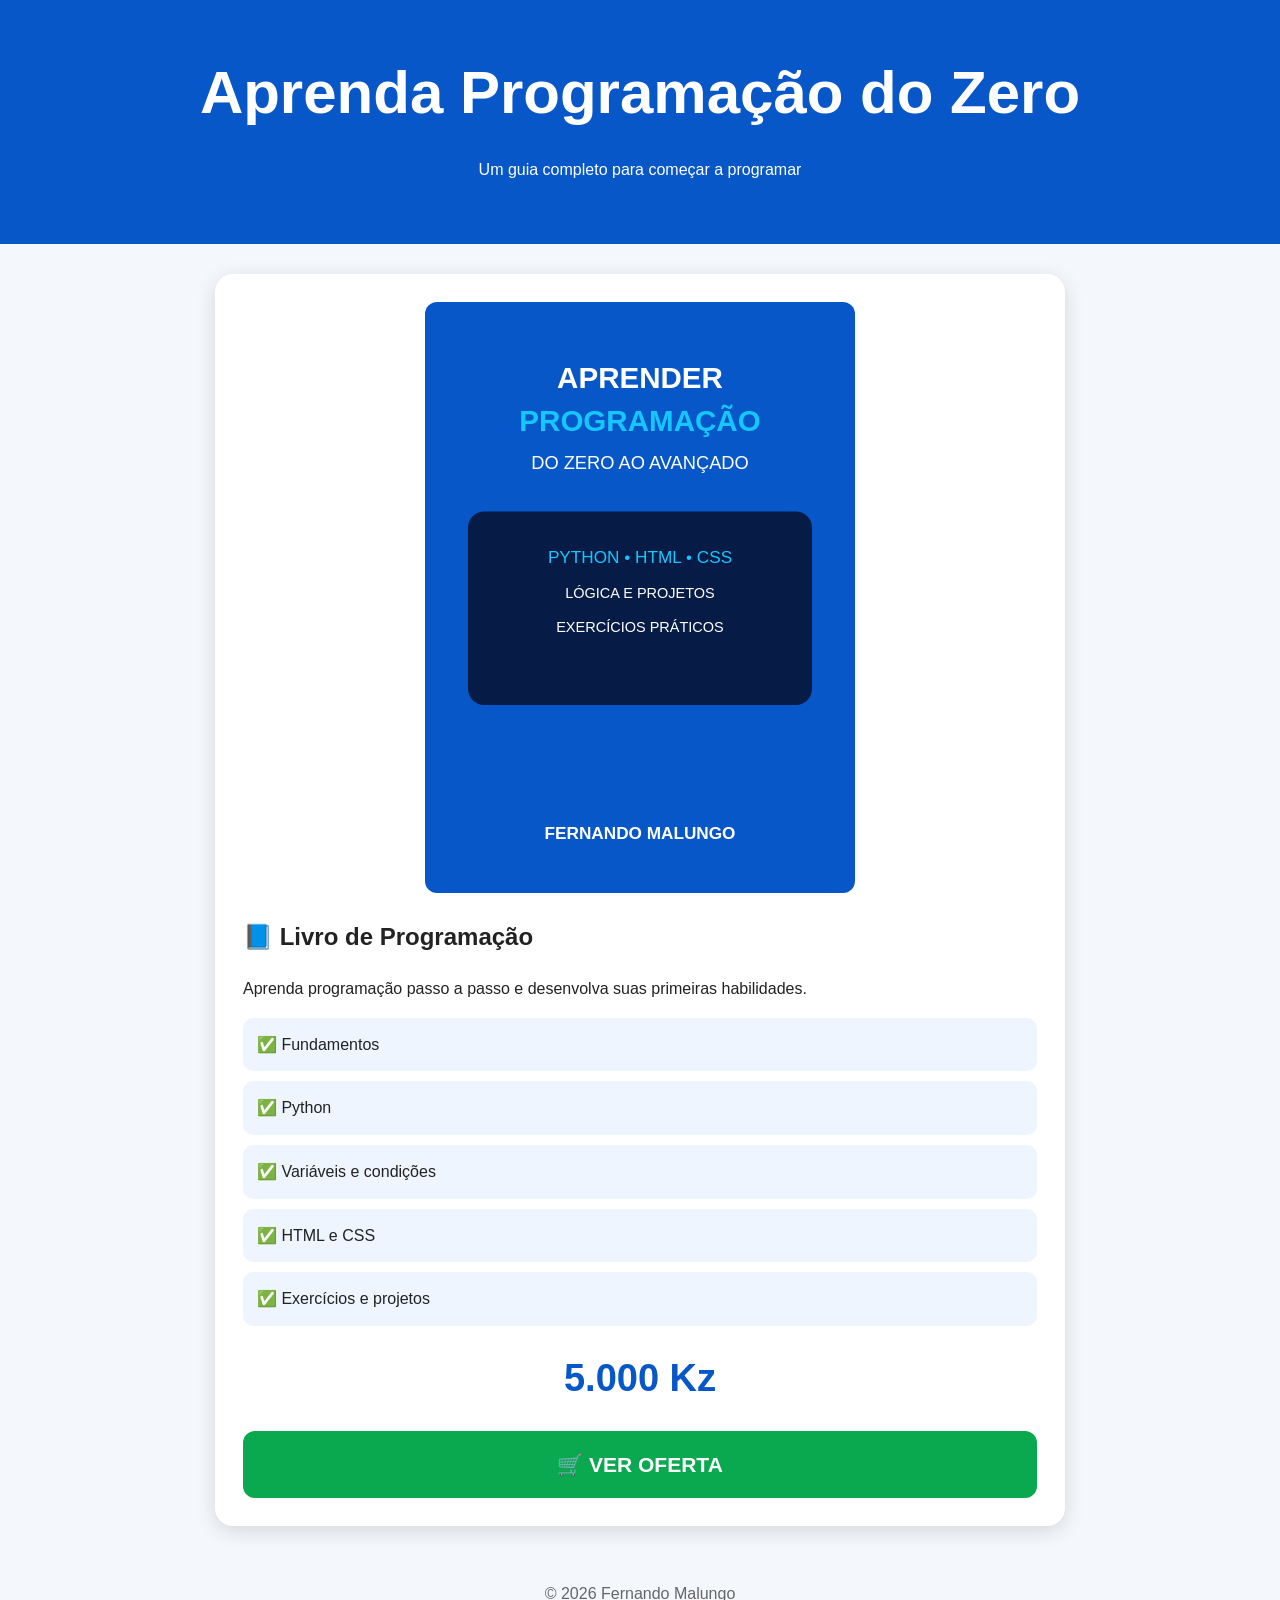
==== index.html @ 9639a721 "Add files via upload" ====
<!doctype html><html lang="pt"><head><meta charset="utf-8"><meta name="viewport" content="width=device-width,initial-scale=1"><title>Aprenda Programação</title><link rel="stylesheet" href="style.css"></head><body><header class="topo"><h1>Aprenda Programação do Zero</h1><p>Um guia completo para começar a programar</p></header><main class="container"><section class="card"><img class="cover" src="capa.svg"><h2>📘 Livro de Programação</h2><p>Aprenda programação passo a passo e desenvolva suas primeiras habilidades.</p><div class="lista"><div class="item">✅ Fundamentos</div><div class="item">✅ Python</div><div class="item">✅ Variáveis e condições</div><div class="item">✅ HTML e CSS</div><div class="item">✅ Exercícios e projetos</div></div><div class="preco">5.000 Kz</div><a class="botao" href="vendas.html">🛒 VER OFERTA</a></section></main><footer>© 2026 Fernando Malungo</footer></body></html>
---- style.css ----
*{box-sizing:border-box}body{margin:0;font-family:Arial,sans-serif;background:#f4f7fb;color:#222;line-height:1.6}.topo{background:#0757c9;color:white;text-align:center;padding:45px 20px}.topo h1{font-size:clamp(34px,8vw,60px);margin:0 0 10px}.container{width:min(92%,850px);margin:30px auto}.card{background:white;padding:28px;border-radius:18px;box-shadow:0 5px 20px #0002;margin-bottom:20px}.cover{width:min(100%,430px);display:block;margin:0 auto 25px;border-radius:12px}.lista{display:grid;gap:10px}.item{background:#eef5ff;padding:14px;border-radius:10px}.preco{text-align:center;color:#0757c9;font-size:38px;font-weight:bold;margin:22px}.botao{display:block;text-align:center;text-decoration:none;background:#0aa84f;color:white;padding:17px;border-radius:12px;font-size:21px;font-weight:bold}.metodo{border:1px solid #ddd;border-radius:12px;padding:17px;margin-top:14px}.metodo h3{color:#0757c9}.aviso{background:#fff3cd;padding:15px;border-radius:10px;margin-top:20px}.voltar{display:block;text-align:center;margin:22px;color:#0757c9}footer{text-align:center;padding:25px;color:#666}
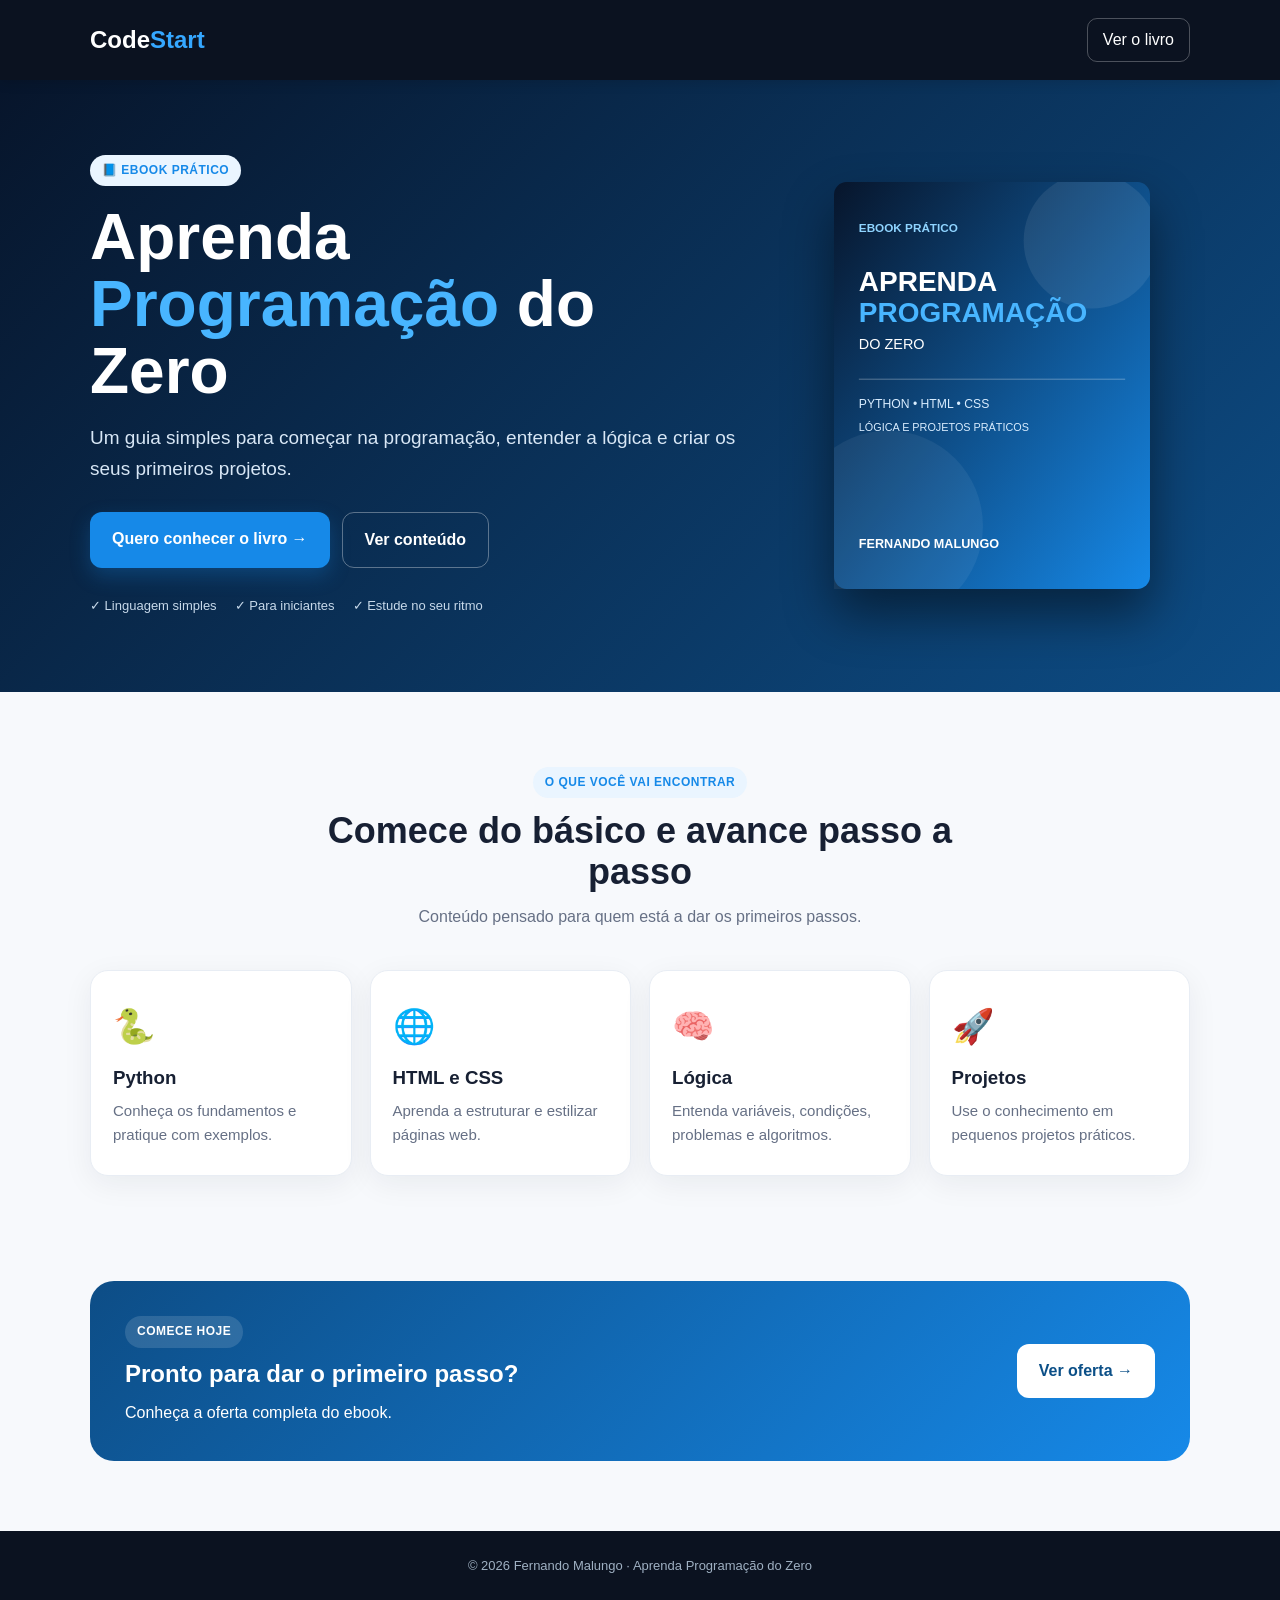
==== commit 10004075: "Atualizar site" ====
--- a/index.html
+++ b/index.html
@@ -1 +1,5 @@
-<!doctype html><html lang="pt"><head><meta charset="utf-8"><meta name="viewport" content="width=device-width,initial-scale=1"><title>Aprenda Programação</title><link rel="stylesheet" href="style.css"></head><body><header class="topo"><h1>Aprenda Programação do Zero</h1><p>Um guia completo para começar a programar</p></header><main class="container"><section class="card"><img class="cover" src="capa.svg"><h2>📘 Livro de Programação</h2><p>Aprenda programação passo a passo e desenvolva suas primeiras habilidades.</p><div class="lista"><div class="item">✅ Fundamentos</div><div class="item">✅ Python</div><div class="item">✅ Variáveis e condições</div><div class="item">✅ HTML e CSS</div><div class="item">✅ Exercícios e projetos</div></div><div class="preco">5.000 Kz</div><a class="botao" href="vendas.html">🛒 VER OFERTA</a></section></main><footer>© 2026 Fernando Malungo</footer></body></html>+<!DOCTYPE html><html lang="pt"><head><meta charset="UTF-8"><meta name="viewport" content="width=device-width,initial-scale=1.0"><meta name="description" content="Aprenda programação do zero com Python, HTML, CSS e lógica."><title>Aprenda Programação do Zero</title><link rel="stylesheet" href="style.css"></head><body>
+<header class="topo"><div class="container nav"><div class="logo">Code<span>Start</span></div><a href="vendas.html" class="nav-link">Ver o livro</a></div></header>
+<main><section class="hero"><div class="container hero-grid"><div class="hero-text"><span class="tag">📘 EBOOK PRÁTICO</span><h1>Aprenda <span>Programação</span> do Zero</h1><p class="lead">Um guia simples para começar na programação, entender a lógica e criar os seus primeiros projetos.</p><div class="hero-buttons"><a href="vendas.html" class="btn btn-primary">Quero conhecer o livro →</a><a href="#conteudo" class="btn btn-secondary">Ver conteúdo</a></div><div class="trust"><span>✓ Linguagem simples</span><span>✓ Para iniciantes</span><span>✓ Estude no seu ritmo</span></div></div><div class="book-wrap"><img src="capa.svg" alt="Capa do ebook Aprenda Programação"></div></div></section>
+<section id="conteudo" class="section"><div class="container"><div class="section-title"><span class="tag">O QUE VOCÊ VAI ENCONTRAR</span><h2>Comece do básico e avance passo a passo</h2><p>Conteúdo pensado para quem está a dar os primeiros passos.</p></div><div class="cards"><article class="card"><div class="icon">🐍</div><h3>Python</h3><p>Conheça os fundamentos e pratique com exemplos.</p></article><article class="card"><div class="icon">🌐</div><h3>HTML e CSS</h3><p>Aprenda a estruturar e estilizar páginas web.</p></article><article class="card"><div class="icon">🧠</div><h3>Lógica</h3><p>Entenda variáveis, condições, problemas e algoritmos.</p></article><article class="card"><div class="icon">🚀</div><h3>Projetos</h3><p>Use o conhecimento em pequenos projetos práticos.</p></article></div></div></section>
+<section class="cta"><div class="container cta-box"><div><span class="tag light">COMECE HOJE</span><h2>Pronto para dar o primeiro passo?</h2><p>Conheça a oferta completa do ebook.</p></div><a href="vendas.html" class="btn btn-white">Ver oferta →</a></div></section></main><footer><div class="container"><p>© 2026 Fernando Malungo · Aprenda Programação do Zero</p></div></footer></body></html>
--- a/style.css
+++ b/style.css
@@ -1 +1 @@
-*{box-sizing:border-box}body{margin:0;font-family:Arial,sans-serif;background:#f4f7fb;color:#222;line-height:1.6}.topo{background:#0757c9;color:white;text-align:center;padding:45px 20px}.topo h1{font-size:clamp(34px,8vw,60px);margin:0 0 10px}.container{width:min(92%,850px);margin:30px auto}.card{background:white;padding:28px;border-radius:18px;box-shadow:0 5px 20px #0002;margin-bottom:20px}.cover{width:min(100%,430px);display:block;margin:0 auto 25px;border-radius:12px}.lista{display:grid;gap:10px}.item{background:#eef5ff;padding:14px;border-radius:10px}.preco{text-align:center;color:#0757c9;font-size:38px;font-weight:bold;margin:22px}.botao{display:block;text-align:center;text-decoration:none;background:#0aa84f;color:white;padding:17px;border-radius:12px;font-size:21px;font-weight:bold}.metodo{border:1px solid #ddd;border-radius:12px;padding:17px;margin-top:14px}.metodo h3{color:#0757c9}.aviso{background:#fff3cd;padding:15px;border-radius:10px;margin-top:20px}.voltar{display:block;text-align:center;margin:22px;color:#0757c9}footer{text-align:center;padding:25px;color:#666}+*{box-sizing:border-box;margin:0;padding:0}html{scroll-behavior:smooth}body{font-family:Arial,Helvetica,sans-serif;background:#f7f9fc;color:#172033;line-height:1.6}.container{width:min(1100px,92%);margin:auto}.topo{background:#0b1220;color:#fff;padding:18px 0;position:sticky;top:0;z-index:10;box-shadow:0 2px 12px #0002}.nav{display:flex;align-items:center;justify-content:space-between}.logo{font-size:24px;font-weight:800;color:#fff;text-decoration:none}.logo span{color:#35a7ff}.nav-link{color:#fff;text-decoration:none;border:1px solid #ffffff44;padding:8px 15px;border-radius:10px}.secure{color:#dbeafe}.hero{background:linear-gradient(135deg,#07152b,#0d4d86);color:#fff;padding:75px 0}.hero-grid{display:grid;grid-template-columns:1.25fr .75fr;gap:45px;align-items:center}.tag{display:inline-block;color:#1689e8;background:#eaf5ff;padding:6px 12px;border-radius:30px;font-size:12px;font-weight:800;letter-spacing:.5px}.hero h1{font-size:clamp(38px,6vw,64px);line-height:1.05;margin:18px 0}.hero h1 span{color:#48b5ff}.lead{font-size:19px;color:#d8e7f6;max-width:650px}.hero-buttons{display:flex;gap:12px;flex-wrap:wrap;margin:28px 0}.btn{display:inline-block;text-decoration:none;border-radius:12px;padding:14px 22px;font-weight:800;text-align:center}.btn-primary{background:#1689e8;color:#fff;box-shadow:0 8px 20px #1689e844}.btn-secondary{border:1px solid #ffffff55;color:#fff}.btn-white{background:#fff;color:#0b4f87}.trust{display:flex;gap:18px;flex-wrap:wrap;font-size:13px;color:#c7d9ea}.book-wrap{display:flex;justify-content:center}.book-wrap img{width:min(320px,80%);filter:drop-shadow(0 25px 25px #0007)}.section{padding:75px 0}.section-title{text-align:center;max-width:700px;margin:0 auto 40px}.section-title h2{font-size:36px;line-height:1.15;margin:12px 0}.section-title p{color:#667085}.cards{display:grid;grid-template-columns:repeat(4,1fr);gap:18px}.card{background:#fff;padding:28px 22px;border-radius:18px;box-shadow:0 8px 30px #17203310;border:1px solid #e8edf4}.icon{font-size:34px;margin-bottom:10px}.card h3{margin-bottom:6px}.card p{color:#667085;font-size:15px}.cta{padding:30px 0 70px}.cta-box{background:linear-gradient(135deg,#0d4d86,#1689e8);color:#fff;border-radius:24px;padding:35px;display:flex;align-items:center;justify-content:space-between;gap:25px}.cta-box h2{margin:7px 0}.light{background:#ffffff22;color:#fff}.sales{padding:70px 0}.sales-grid{display:grid;grid-template-columns:.7fr 1.3fr;gap:60px;align-items:center}.book-preview{text-align:center}.book-preview img{width:min(330px,90%);filter:drop-shadow(0 20px 25px #0002)}.offer h1{font-size:46px;line-height:1.1;margin:15px 0}.check-list{list-style:none;margin:25px 0}.check-list li{background:#fff;margin:9px 0;padding:12px 15px;border-radius:10px;border:1px solid #e8edf4}.price{margin:25px 0}.price small{display:block;color:#667085}.price strong{font-size:42px;color:#0b4f87}.btn-full{width:100%;margin-top:10px}.small-note{font-size:12px;color:#7a8494;text-align:center;margin-top:10px}.checkout{padding:70px 0}.checkout-card{max-width:650px;background:#fff;padding:35px;border-radius:22px;box-shadow:0 10px 35px #17203312}.checkout-card h1{font-size:38px;margin:10px 0 25px}.order{border:1px solid #e5eaf0;border-radius:14px;padding:18px;margin-bottom:28px}.order>div{display:flex;justify-content:space-between;gap:15px}.total{border-top:1px solid #e5eaf0;margin-top:14px;padding-top:14px;font-size:20px}.payment-options{display:grid;gap:10px;margin:15px 0 22px}.payment-option{padding:15px;background:#f7f9fc;border:1px solid #e2e8f0;border-radius:12px;font-weight:700}.notice{background:#fff7df;border:1px solid #f1d58a;padding:14px;border-radius:12px;color:#705a18;margin:18px 0}.back{display:block;text-align:center;margin-top:16px;color:#0b67a8;text-decoration:none}.confirmation{min-height:100vh;display:flex;align-items:center;text-align:center;padding:30px}.confirmation .container{max-width:650px;background:#fff;padding:45px 30px;border-radius:24px;box-shadow:0 10px 35px #17203312}.success{width:70px;height:70px;border-radius:50%;background:#e7f8ee;color:#159447;font-size:40px;line-height:70px;margin:0 auto 18px}.confirmation h1{margin-bottom:12px}.confirmation p{color:#667085}footer{background:#0b1220;color:#9fb0c2;text-align:center;padding:25px;font-size:13px}@media(max-width:800px){.hero-grid,.sales-grid{grid-template-columns:1fr;text-align:center}.hero .lead{margin:auto}.hero-buttons{justify-content:center}.cards{grid-template-columns:1fr 1fr}.sales-grid{gap:30px}.offer{text-align:left}.cta-box{flex-direction:column;text-align:center}.offer h1{font-size:38px}}@media(max-width:480px){.hero{padding:50px 0}.cards{grid-template-columns:1fr}.section{padding:55px 0}.hero h1{font-size:42px}.offer h1{font-size:34px}.price strong{font-size:36px}}
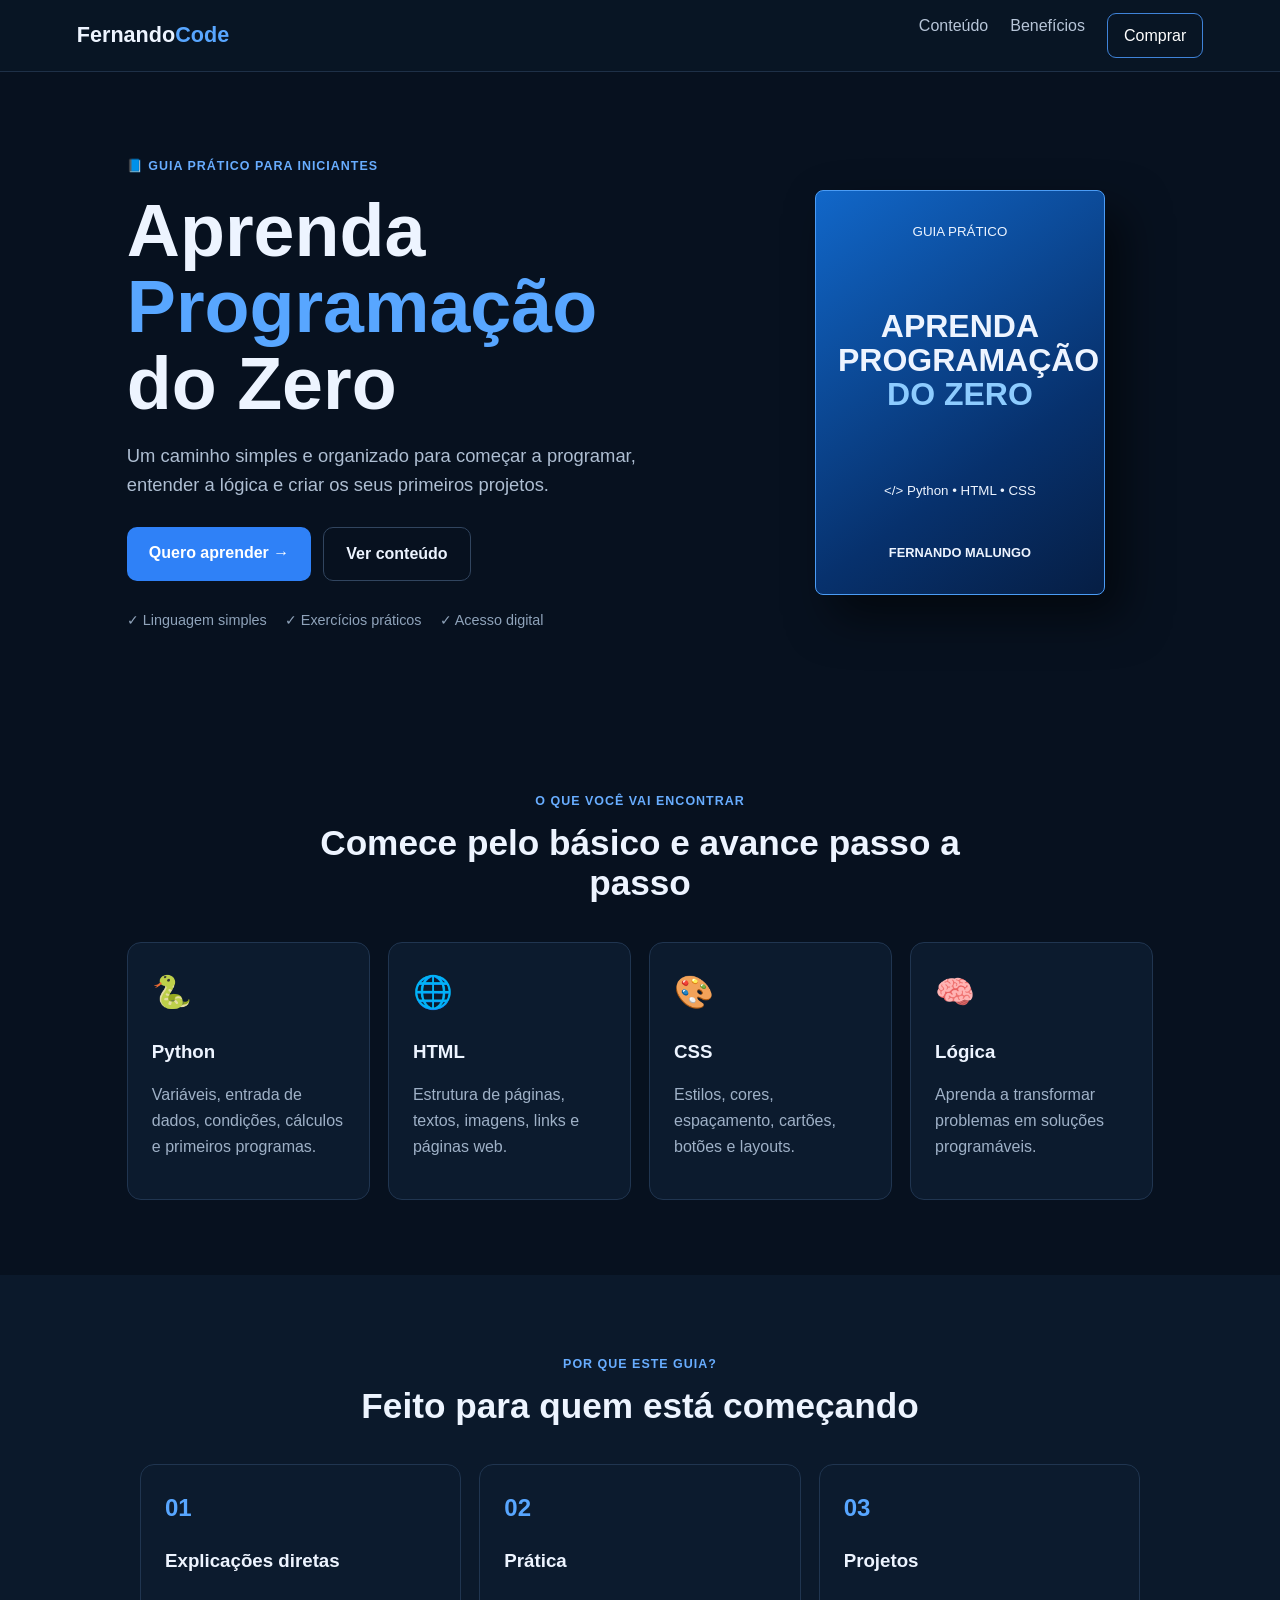
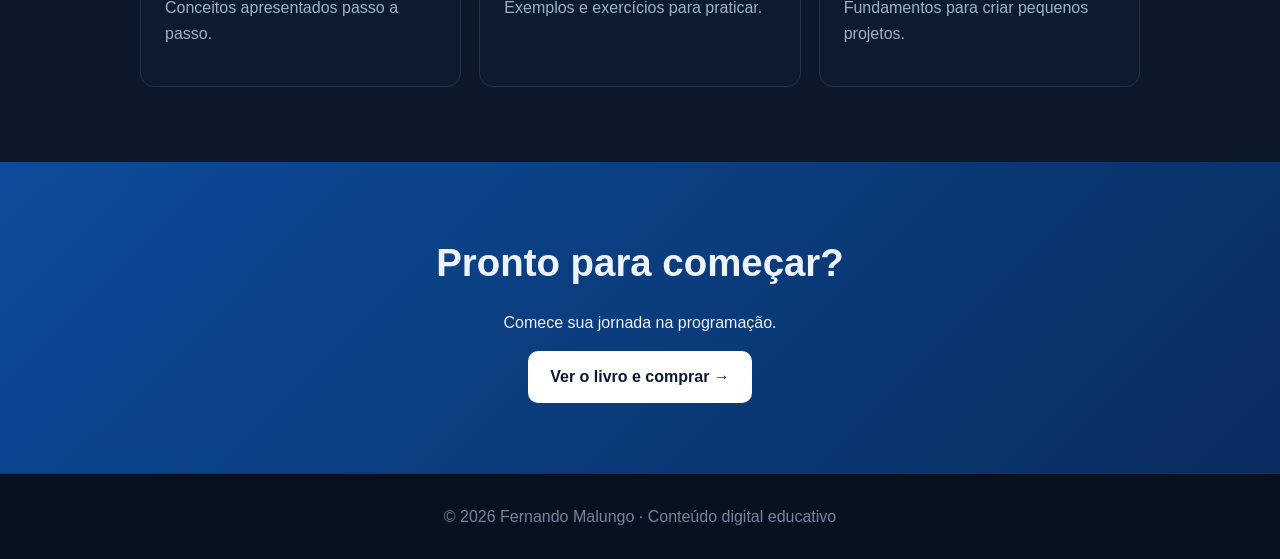
==== commit 7cdb7773: "Atualizar site" ====
--- a/index.html
+++ b/index.html
@@ -1,5 +1 @@
-<!DOCTYPE html><html lang="pt"><head><meta charset="UTF-8"><meta name="viewport" content="width=device-width,initial-scale=1.0"><meta name="description" content="Aprenda programação do zero com Python, HTML, CSS e lógica."><title>Aprenda Programação do Zero</title><link rel="stylesheet" href="style.css"></head><body>
-<header class="topo"><div class="container nav"><div class="logo">Code<span>Start</span></div><a href="vendas.html" class="nav-link">Ver o livro</a></div></header>
-<main><section class="hero"><div class="container hero-grid"><div class="hero-text"><span class="tag">📘 EBOOK PRÁTICO</span><h1>Aprenda <span>Programação</span> do Zero</h1><p class="lead">Um guia simples para começar na programação, entender a lógica e criar os seus primeiros projetos.</p><div class="hero-buttons"><a href="vendas.html" class="btn btn-primary">Quero conhecer o livro →</a><a href="#conteudo" class="btn btn-secondary">Ver conteúdo</a></div><div class="trust"><span>✓ Linguagem simples</span><span>✓ Para iniciantes</span><span>✓ Estude no seu ritmo</span></div></div><div class="book-wrap"><img src="capa.svg" alt="Capa do ebook Aprenda Programação"></div></div></section>
-<section id="conteudo" class="section"><div class="container"><div class="section-title"><span class="tag">O QUE VOCÊ VAI ENCONTRAR</span><h2>Comece do básico e avance passo a passo</h2><p>Conteúdo pensado para quem está a dar os primeiros passos.</p></div><div class="cards"><article class="card"><div class="icon">🐍</div><h3>Python</h3><p>Conheça os fundamentos e pratique com exemplos.</p></article><article class="card"><div class="icon">🌐</div><h3>HTML e CSS</h3><p>Aprenda a estruturar e estilizar páginas web.</p></article><article class="card"><div class="icon">🧠</div><h3>Lógica</h3><p>Entenda variáveis, condições, problemas e algoritmos.</p></article><article class="card"><div class="icon">🚀</div><h3>Projetos</h3><p>Use o conhecimento em pequenos projetos práticos.</p></article></div></div></section>
-<section class="cta"><div class="container cta-box"><div><span class="tag light">COMECE HOJE</span><h2>Pronto para dar o primeiro passo?</h2><p>Conheça a oferta completa do ebook.</p></div><a href="vendas.html" class="btn btn-white">Ver oferta →</a></div></section></main><footer><div class="container"><p>© 2026 Fernando Malungo · Aprenda Programação do Zero</p></div></footer></body></html>
+<!doctype html><html lang="pt"><head><meta charset="utf-8"><meta name="viewport" content="width=device-width,initial-scale=1"><meta name="description" content="Aprenda programação do zero com Python, HTML, CSS e lógica."><title>Aprenda Programação do Zero | Fernando Malungo</title><link rel="stylesheet" href="style.css"></head><body><header><a class="logo" href="index.html">Fernando<span>Code</span></a><nav><a href="#conteudo">Conteúdo</a><a href="#beneficios">Benefícios</a><a class="navbtn" href="vendas.html">Comprar</a></nav></header><main><section class="hero"><div><span class="badge">📘 GUIA PRÁTICO PARA INICIANTES</span><h1>Aprenda <span>Programação</span> do Zero</h1><p class="lead">Um caminho simples e organizado para começar a programar, entender a lógica e criar os seus primeiros projetos.</p><div class="actions"><a class="btn primary" href="vendas.html">Quero aprender →</a><a class="btn secondary" href="#conteudo">Ver conteúdo</a></div><div class="trust">✓ Linguagem simples　 ✓ Exercícios práticos　 ✓ Acesso digital</div></div><div class="book-wrap"><div class="book"><small>GUIA PRÁTICO</small><h2>APRENDA<br>PROGRAMAÇÃO<br><b>DO ZERO</b></h2><small>&lt;/&gt; Python • HTML • CSS</small><strong>FERNANDO MALUNGO</strong></div></div></section><section id="conteudo" class="section"><div class="title"><span>O QUE VOCÊ VAI ENCONTRAR</span><h2>Comece pelo básico e avance passo a passo</h2></div><div class="grid"><article><i>🐍</i><h3>Python</h3><p>Variáveis, entrada de dados, condições, cálculos e primeiros programas.</p></article><article><i>🌐</i><h3>HTML</h3><p>Estrutura de páginas, textos, imagens, links e páginas web.</p></article><article><i>🎨</i><h3>CSS</h3><p>Estilos, cores, espaçamento, cartões, botões e layouts.</p></article><article><i>🧠</i><h3>Lógica</h3><p>Aprenda a transformar problemas em soluções programáveis.</p></article></div></section><section id="beneficios" class="section soft"><div class="title"><span>POR QUE ESTE GUIA?</span><h2>Feito para quem está começando</h2></div><div class="three"><div><b>01</b><h3>Explicações diretas</h3><p>Conceitos apresentados passo a passo.</p></div><div><b>02</b><h3>Prática</h3><p>Exemplos e exercícios para praticar.</p></div><div><b>03</b><h3>Projetos</h3><p>Fundamentos para criar pequenos projetos.</p></div></div></section><section class="cta"><h2>Pronto para começar?</h2><p>Comece sua jornada na programação.</p><a class="btn light" href="vendas.html">Ver o livro e comprar →</a></section></main><footer>© 2026 Fernando Malungo · Conteúdo digital educativo</footer></body></html>
--- a/style.css
+++ b/style.css
@@ -1 +1 @@
-*{box-sizing:border-box;margin:0;padding:0}html{scroll-behavior:smooth}body{font-family:Arial,Helvetica,sans-serif;background:#f7f9fc;color:#172033;line-height:1.6}.container{width:min(1100px,92%);margin:auto}.topo{background:#0b1220;color:#fff;padding:18px 0;position:sticky;top:0;z-index:10;box-shadow:0 2px 12px #0002}.nav{display:flex;align-items:center;justify-content:space-between}.logo{font-size:24px;font-weight:800;color:#fff;text-decoration:none}.logo span{color:#35a7ff}.nav-link{color:#fff;text-decoration:none;border:1px solid #ffffff44;padding:8px 15px;border-radius:10px}.secure{color:#dbeafe}.hero{background:linear-gradient(135deg,#07152b,#0d4d86);color:#fff;padding:75px 0}.hero-grid{display:grid;grid-template-columns:1.25fr .75fr;gap:45px;align-items:center}.tag{display:inline-block;color:#1689e8;background:#eaf5ff;padding:6px 12px;border-radius:30px;font-size:12px;font-weight:800;letter-spacing:.5px}.hero h1{font-size:clamp(38px,6vw,64px);line-height:1.05;margin:18px 0}.hero h1 span{color:#48b5ff}.lead{font-size:19px;color:#d8e7f6;max-width:650px}.hero-buttons{display:flex;gap:12px;flex-wrap:wrap;margin:28px 0}.btn{display:inline-block;text-decoration:none;border-radius:12px;padding:14px 22px;font-weight:800;text-align:center}.btn-primary{background:#1689e8;color:#fff;box-shadow:0 8px 20px #1689e844}.btn-secondary{border:1px solid #ffffff55;color:#fff}.btn-white{background:#fff;color:#0b4f87}.trust{display:flex;gap:18px;flex-wrap:wrap;font-size:13px;color:#c7d9ea}.book-wrap{display:flex;justify-content:center}.book-wrap img{width:min(320px,80%);filter:drop-shadow(0 25px 25px #0007)}.section{padding:75px 0}.section-title{text-align:center;max-width:700px;margin:0 auto 40px}.section-title h2{font-size:36px;line-height:1.15;margin:12px 0}.section-title p{color:#667085}.cards{display:grid;grid-template-columns:repeat(4,1fr);gap:18px}.card{background:#fff;padding:28px 22px;border-radius:18px;box-shadow:0 8px 30px #17203310;border:1px solid #e8edf4}.icon{font-size:34px;margin-bottom:10px}.card h3{margin-bottom:6px}.card p{color:#667085;font-size:15px}.cta{padding:30px 0 70px}.cta-box{background:linear-gradient(135deg,#0d4d86,#1689e8);color:#fff;border-radius:24px;padding:35px;display:flex;align-items:center;justify-content:space-between;gap:25px}.cta-box h2{margin:7px 0}.light{background:#ffffff22;color:#fff}.sales{padding:70px 0}.sales-grid{display:grid;grid-template-columns:.7fr 1.3fr;gap:60px;align-items:center}.book-preview{text-align:center}.book-preview img{width:min(330px,90%);filter:drop-shadow(0 20px 25px #0002)}.offer h1{font-size:46px;line-height:1.1;margin:15px 0}.check-list{list-style:none;margin:25px 0}.check-list li{background:#fff;margin:9px 0;padding:12px 15px;border-radius:10px;border:1px solid #e8edf4}.price{margin:25px 0}.price small{display:block;color:#667085}.price strong{font-size:42px;color:#0b4f87}.btn-full{width:100%;margin-top:10px}.small-note{font-size:12px;color:#7a8494;text-align:center;margin-top:10px}.checkout{padding:70px 0}.checkout-card{max-width:650px;background:#fff;padding:35px;border-radius:22px;box-shadow:0 10px 35px #17203312}.checkout-card h1{font-size:38px;margin:10px 0 25px}.order{border:1px solid #e5eaf0;border-radius:14px;padding:18px;margin-bottom:28px}.order>div{display:flex;justify-content:space-between;gap:15px}.total{border-top:1px solid #e5eaf0;margin-top:14px;padding-top:14px;font-size:20px}.payment-options{display:grid;gap:10px;margin:15px 0 22px}.payment-option{padding:15px;background:#f7f9fc;border:1px solid #e2e8f0;border-radius:12px;font-weight:700}.notice{background:#fff7df;border:1px solid #f1d58a;padding:14px;border-radius:12px;color:#705a18;margin:18px 0}.back{display:block;text-align:center;margin-top:16px;color:#0b67a8;text-decoration:none}.confirmation{min-height:100vh;display:flex;align-items:center;text-align:center;padding:30px}.confirmation .container{max-width:650px;background:#fff;padding:45px 30px;border-radius:24px;box-shadow:0 10px 35px #17203312}.success{width:70px;height:70px;border-radius:50%;background:#e7f8ee;color:#159447;font-size:40px;line-height:70px;margin:0 auto 18px}.confirmation h1{margin-bottom:12px}.confirmation p{color:#667085}footer{background:#0b1220;color:#9fb0c2;text-align:center;padding:25px;font-size:13px}@media(max-width:800px){.hero-grid,.sales-grid{grid-template-columns:1fr;text-align:center}.hero .lead{margin:auto}.hero-buttons{justify-content:center}.cards{grid-template-columns:1fr 1fr}.sales-grid{gap:30px}.offer{text-align:left}.cta-box{flex-direction:column;text-align:center}.offer h1{font-size:38px}}@media(max-width:480px){.hero{padding:50px 0}.cards{grid-template-columns:1fr}.section{padding:55px 0}.hero h1{font-size:42px}.offer h1{font-size:34px}.price strong{font-size:36px}}
+*{box-sizing:border-box}html{scroll-behavior:smooth}body{margin:0;font-family:Arial,Helvetica,sans-serif;background:#07111f;color:#edf4ff;line-height:1.6}a{text-decoration:none;color:inherit}header{height:72px;padding:0 6%;display:flex;align-items:center;justify-content:space-between;border-bottom:1px solid #1e3047;background:#081524;position:sticky;top:0;z-index:10}.logo{font-size:1.35rem;font-weight:800}.logo span{color:#58a6ff}nav{display:flex;gap:22px;color:#b7c5d8}.navbtn{padding:9px 16px;border:1px solid #3f83d9;border-radius:9px;color:#fff}.hero,.sales{max-width:1180px;margin:auto;padding:80px 6%;display:grid;grid-template-columns:1.2fr .8fr;gap:60px;align-items:center}.badge,.title span,.sales>div>span,.paycard>span,.success span{color:#68adff;font-weight:800;font-size:.78rem;letter-spacing:1px}.hero h1,.sales h1{font-size:clamp(2.5rem,6vw,4.6rem);line-height:1.04;margin:15px 0}.hero h1 span{color:#58a6ff}.lead{font-size:1.15rem;color:#aebed2;max-width:650px}.actions{display:flex;gap:12px;margin:28px 0}.btn{display:inline-block;padding:13px 22px;border-radius:10px;font-weight:800;text-align:center}.primary{background:#2f81f7;color:#fff}.secondary{border:1px solid #31455f}.light{background:#fff;color:#0a1830}.big{font-size:1.05rem;padding:16px 26px}.trust,.muted{color:#8fa3ba;font-size:.9rem}.book-wrap,.preview{display:flex;justify-content:center}.book{width:290px;height:405px;border-radius:8px;padding:30px 22px;display:flex;flex-direction:column;justify-content:space-between;background:linear-gradient(145deg,#1167c9,#07316d 65%,#061e44);box-shadow:18px 22px 45px #0008;border:1px solid #4b9cf5;text-align:center}.book h2{font-size:2rem;line-height:1.05}.book h2 b{color:#8dccff}.book strong{font-size:.8rem}.section{padding:75px 6%;max-width:1180px;margin:auto}.soft{max-width:none;background:#0b192b}.title{text-align:center;max-width:720px;margin:0 auto 38px}.title h2{font-size:2.2rem;line-height:1.15;margin:10px 0}.grid{display:grid;grid-template-columns:repeat(4,1fr);gap:18px}.grid article,.three>div{background:#0c1b2e;border:1px solid #203550;border-radius:14px;padding:24px}.grid i{font-size:2rem;font-style:normal}.grid h3{margin-bottom:5px}.grid p,.three p,details p{color:#9fb1c7}.three{max-width:1000px;margin:auto;display:grid;grid-template-columns:repeat(3,1fr);gap:18px}.three b{font-size:1.5rem;color:#58a6ff}.cta{padding:70px 6%;text-align:center;background:linear-gradient(135deg,#0d4b9a,#092d5f)}.cta h2{font-size:2.4rem;margin:0}footer{text-align:center;padding:30px;color:#71869f;border-top:1px solid #1e3047}.price{display:flex;flex-direction:column;width:max-content;margin:28px 0}.price strong{font-size:2.8rem}.mini{width:245px;height:340px}.checks{max-width:850px;margin:auto;display:grid;grid-template-columns:1fr 1fr;gap:12px}.checks p{background:#0c1b2e;border:1px solid #203550;padding:14px;border-radius:10px;margin:0}.payment{min-height:75vh;padding:60px 6%;display:flex;justify-content:center}.paycard{width:min(620px,100%);background:#0c1b2e;border:1px solid #263e5d;border-radius:16px;padding:32px}.paycard h1{font-size:2.2rem}.order{background:#081524;border-radius:12px;padding:20px;margin:20px 0}.order div{display:flex;justify-content:space-between;gap:20px;padding:7px 0}.alert{border-left:4px solid #58a6ff;background:#102944;padding:16px;border-radius:8px;margin:20px 0;color:#b8c8da}.full{width:100%;margin:15px 0}.paycard small{color:#71869f}.success{min-height:100vh;display:grid;place-items:center;padding:25px}.success section{max-width:600px;text-align:center;background:#0c1b2e;border:1px solid #263e5d;border-radius:18px;padding:45px}.ok{width:70px;height:70px;border-radius:50%;display:grid;place-items:center;margin:0 auto 20px;background:#174e35;color:#7df2ad;font-size:2rem}.text{display:block;margin-top:18px;color:#72b4ff}details{max-width:800px;margin:12px auto;background:#0c1b2e;border:1px solid #203550;border-radius:10px;padding:17px 20px}summary{font-weight:800;cursor:pointer}@media(max-width:800px){nav a:not(.navbtn){display:none}.hero,.sales{grid-template-columns:1fr;padding-top:55px;text-align:center}.lead{margin:auto}.actions{justify-content:center}.grid{grid-template-columns:1fr 1fr}.three{grid-template-columns:1fr}.checks{grid-template-columns:1fr}.book{width:250px;height:350px}}@media(max-width:480px){.grid{grid-template-columns:1fr}.hero h1,.sales h1{font-size:2.5rem}.section{padding:55px 5%}}
